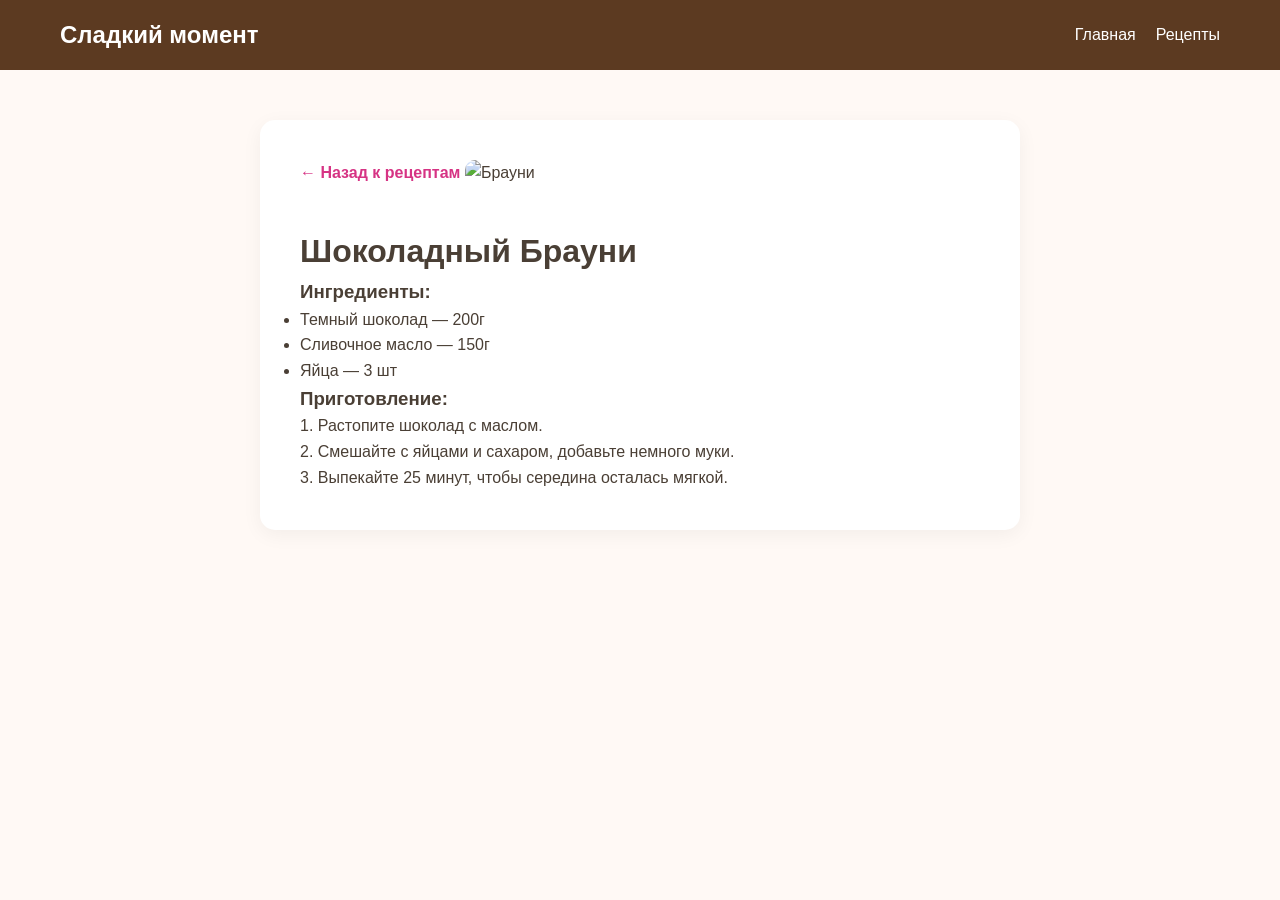
==== brownie.html @ 2f4530f8 "Add files via upload" ====
<!DOCTYPE html>
<html lang="ru">
<head>
    <meta charset="UTF-8">
    <meta name="viewport" content="width=device-width, initial-scale=1.0">
    <title>Шоколадный Брауни - Рецепт</title>
    <link rel="stylesheet" href="style.css">
</head>
<body>
    <header>
        <nav>
            <div class="logo">Сладкий момент</div>
            <ul class="nav-menu">
                <li><a href="index.html#home">Главная</a></li>
                <li><a href="index.html#recipes">Рецепты</a></li>
            </ul>
        </nav>
    </header>

    <div class="recipe-page">
        <div class="recipe-box">
            <a href="index.html#recipes" class="back-link">← Назад к рецептам</a>
            <img src="images/brownie.jpg" alt="Брауни">
            <h1 style="margin-top: 20px;">Шоколадный Брауни</h1>
            <h3>Ингредиенты:</h3>
            <ul>
                <li>Темный шоколад — 200г</li>
                <li>Сливочное масло — 150г</li>
                <li>Яйца — 3 шт</li>
            </ul>
            <h3>Приготовление:</h3>
            <p>1. Растопите шоколад с маслом.</p>
            <p>2. Смешайте с яйцами и сахаром, добавьте немного муки.</p>
            <p>3. Выпекайте 25 минут, чтобы середина осталась мягкой.</p>
        </div>
    </div>
</body>
</html>
---- style.css ----
* {
    margin: 0;
    padding: 0;
    box-sizing: border-box;
}

html {
    scroll-behavior: smooth;
}

body {
    font-family: 'Segoe UI', Tahoma, Geneva, Verdana, sans-serif;
    line-height: 1.6;
    color: #4a3f35;
    background-color: #fff9f5;
}

header {
    background: #5c3a21;
    color: white;
    padding: 1rem 0;
    position: fixed;
    width: 100%;
    top: 0;
    z-index: 1000;
}

nav {
    display: flex;
    justify-content: space-between;
    align-items: center;
    max-width: 1200px;
    margin: 0 auto;
    padding: 0 20px;
}

.logo {
    font-size: 1.5rem;
    font-weight: bold;
}

.nav-menu {
    list-style: none;
    display: flex;
    gap: 20px;
}

.nav-menu a {
    color: white;
    text-decoration: none;
}

.hero {
    background: linear-gradient(rgba(92, 58, 33, 0.6), rgba(92, 58, 33, 0.6)), url('https://images.unsplash.com/photo-1486427944299-d1955d23e34d?auto=format&fit=crop&w=1920&q=80') center/cover;
    height: 60vh;
    display: flex;
    align-items: center;
    justify-content: center;
    text-align: center;
    color: white;
    margin-top: 60px;
}

.recipes-section, .about-section, .contacts-section {
    padding: 80px 20px;
    max-width: 1200px;
    margin: 0 auto;
}

/* Центрирование текстовых блоков */
.about-section, .contacts-section {
    text-align: center;
}

.about-content {
    max-width: 900px;
    margin: 0 auto;
}

h2 {
    text-align: center;
    margin-bottom: 40px;
    color: #5c3a21;
    font-size: 2.2rem;
}

.recipe-grid {
    display: grid;
    grid-template-columns: repeat(auto-fit, minmax(280px, 1fr));
    gap: 30px;
}

.recipe-card {
    background: white;
    border-radius: 12px;
    overflow: hidden;
    box-shadow: 0 4px 15px rgba(0, 0, 0, 0.05);
    text-align: center;
}

.recipe-card img {
    width: 100%;
    height: 220px;
    object-fit: cover;
}

.btn {
    display: inline-block;
    background: #f4c542;
    color: #5c3a21;
    padding: 10px 25px;
    text-decoration: none;
    border-radius: 25px;
    margin: 15px 0;
    font-weight: bold;
}

.recipe-page {
    padding: 120px 20px 60px;
    max-width: 800px;
    margin: 0 auto;
}

.recipe-box {
    background: white;
    padding: 40px;
    border-radius: 15px;
    box-shadow: 0 5px 20px rgba(0,0,0,0.05);
}

.recipe-box img {
    width: 100%;
    height: 400px;
    object-fit: cover;
    border-radius: 10px;
}

.back-link {
    display: inline-block;
    margin-bottom: 20px;
    color: #d63384;
    text-decoration: none;
    font-weight: bold;
}

footer {
    background: #3a2515;
    color: #bbb;
    text-align: center;
    padding: 30px;
}

.contacts-section a {
    color: #5c3a21;
    font-weight: bold;
}
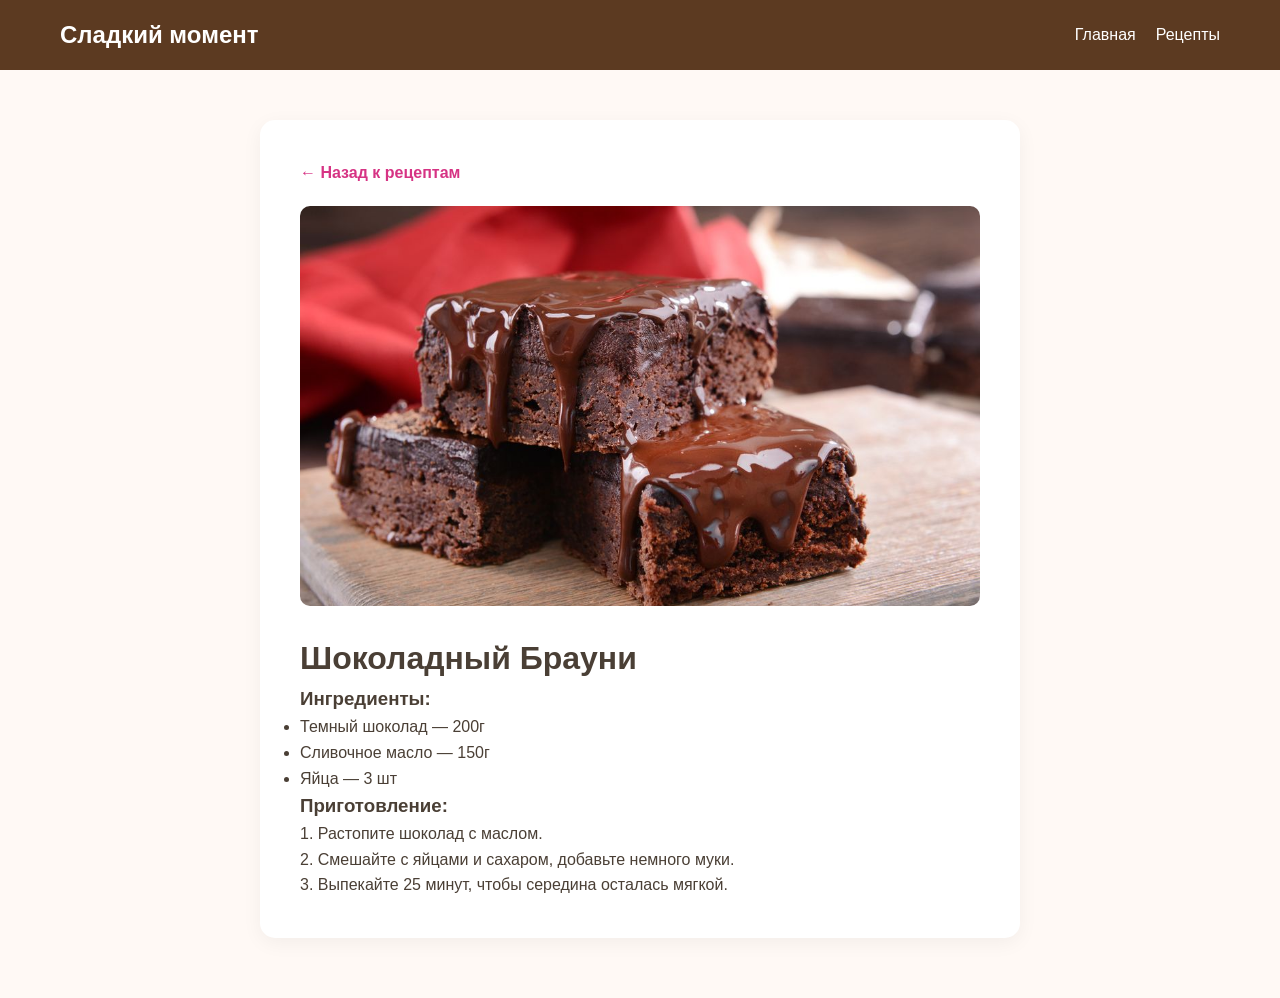
==== commit 9648c09e: "Update brownie.html" ====
--- a/brownie.html
+++ b/brownie.html
@@ -20,7 +20,7 @@
     <div class="recipe-page">
         <div class="recipe-box">
             <a href="index.html#recipes" class="back-link">← Назад к рецептам</a>
-            <img src="images/brownie.jpg" alt="Брауни">
+            <img src="brownie.jpg" alt="Брауни">
             <h1 style="margin-top: 20px;">Шоколадный Брауни</h1>
             <h3>Ингредиенты:</h3>
             <ul>
@@ -35,4 +35,4 @@
         </div>
     </div>
 </body>
-</html>+</html>
